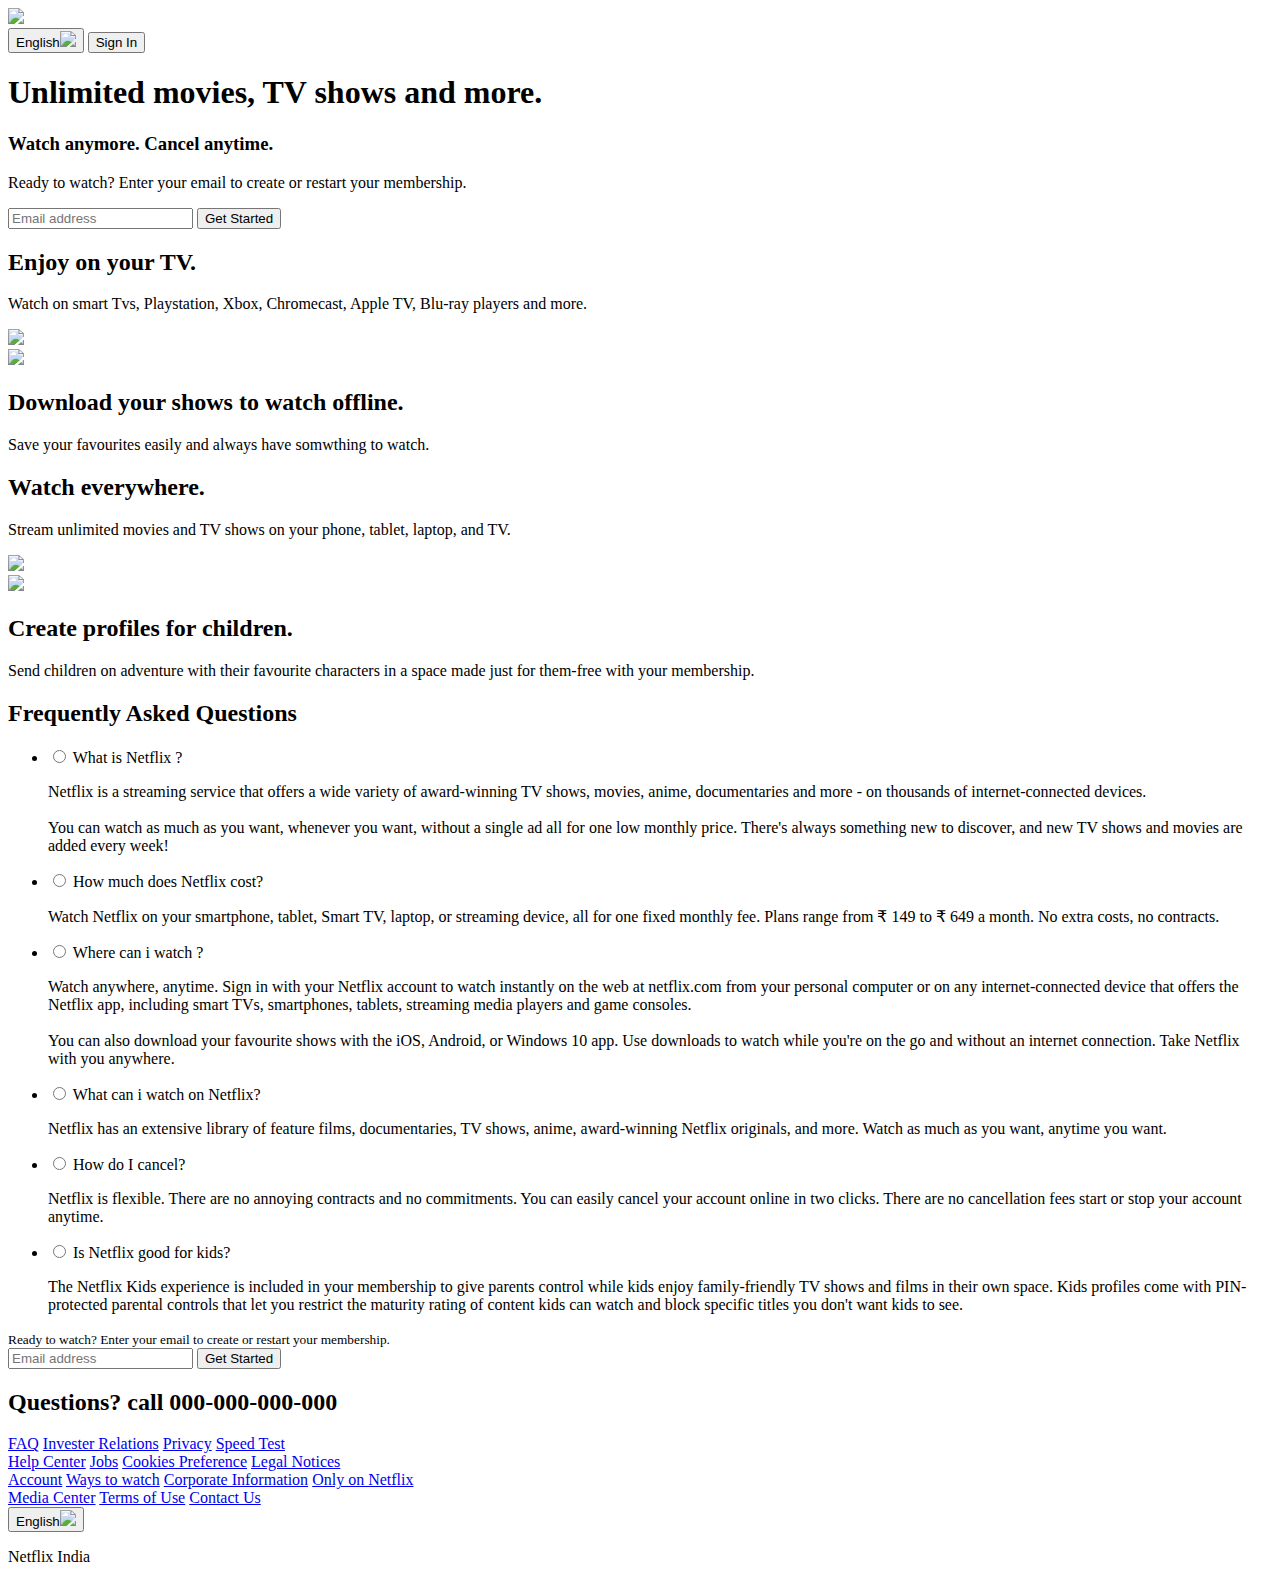
==== Netflix Clone/index.html @ dbbb6b34 "Create index.html" ====
<!DOCTYPE html>
<html lang="en">

<head>
    <meta charset="UTF-8">
    <meta http-equiv="X-UA-Compatible" content="IE=edge">
    <meta name="viewport" content="width=device-width, initial-scale=1.0">
    <title> Homepage of Netflix </title>
    <link rel="stylesheet" href="style.css">
</head>

<body>
    <div class="header">
        <nav>
            <img src="netflix-logo.png" class="logo">
            <div>
                <button class="lang-btn">English<img src="down-icon.png"></button>
                <button>Sign In</button>
            </div>
        </nav>
        <div class="header-content">
            <h1>Unlimited movies, TV shows and more.</h1>
            <h3>Watch anymore. Cancel anytime.</h3>
            <p>Ready to watch? Enter your email to create or restart your membership.</p>
            <form class="email-signup">
                <input type="email" placeholder="Email address" required>
                <button type="submit">Get Started</button>
            </form>
        </div>
    </div>

    <div data-uia="hero_divider" class="divider"></div>

    <div class="features">
        <div class="row">
            <div class="text-col">
                <h2>Enjoy on your TV.</h2>
                <p>Watch on smart Tvs, Playstation, Xbox, Chromecast, Apple TV, Blu-ray players and more.</p>
            </div>
            <div class="img-col">
                <img src="tv-bg.png">
            </div>
        </div>

        <div class="row">
            <div class="img-col">
                <img src="download.png">
            </div>
            <div class="text-col">
                <h2>Download your shows to watch offline.</h2>
                <p>Save your favourites easily and always have somwthing to watch.</p>
            </div> 
        </div>
                
        <div class="row">
            <div class="text-col">
                <h2>Watch everywhere.</h2>
                <p>Stream unlimited movies and TV shows on your phone, tablet, laptop, and TV.</p>
            </div>
            <div class="img-col">
                <img src="watch.png">
            </div>
        </div>

        <div class="row">
            <div class="img-col">
                <img src="children.png">
            </div>
            <div class="text-col">
                <h2>Create profiles for children.</h2>
                <p>Send children on adventure with their favourite characters in a space made just for them-free with your membership.</p>
            </div>
        </div>  
    </div>

    <div class="faq">
        <h2>Frequently Asked Questions</h2>
        <ul class="accor">
        <li>
            <input type="radio" name="accor" id="first">
            <label for="first"> What is Netflix ?</label>
            <div class="content">
                <p>Netflix is a streaming service that offers a wide variety of award-winning TV shows, movies, anime, documentaries and more - 
                     on thousands of internet-connected devices.<br><br> You can watch as much as you want, whenever you want, without a single ad
                      all for one low monthly price. There's always something new to discover, and new TV shows and movies are added every week!</p>
            </div>
        </li>
        <li>
            <input type="radio" name="accor" id="second">
            <label for="second"> How much does Netflix cost?</label>
            <div class="content">
                <p>Watch Netflix on your smartphone, tablet, Smart TV, laptop, or streaming device, all for one fixed monthly fee.
                     Plans range from ₹ 149 to ₹ 649 a month. No extra costs, no contracts.</p>
            </div>
        </li>
        <li>
            <input type="radio" name="accor" id="third">
            <label for="third">Where can i watch ?</label>
            <div class="content">
                <p>Watch anywhere, anytime. Sign in with your Netflix account to watch instantly on the web at netflix.com from 
                    your personal computer or on any internet-connected device that offers the Netflix app, including smart TVs, 
                    smartphones, tablets, streaming media players and game consoles.<br><br> You can also download your favourite shows 
                    with the iOS, Android, or Windows 10 app. Use downloads to watch while you're on the go and without an
                     internet connection. Take Netflix with you anywhere.</p>
            </div>
        </li>
        <li>
            <input type="radio" name="accor" id="fourth">
            <label for="fourth">What can i watch on Netflix?</label>
            <div class="content">
                <p>Netflix has an extensive library of feature films, documentaries, TV shows, anime, award-winning Netflix originals,
                     and more. Watch as much as you want, anytime you want.</p>
            </div>
        </li>
        <li>
            <input type="radio" name="accor" id="fifth">
            <label for="fifth">How do I cancel?</label>
            <div class="content">
                <p>Netflix is flexible. There are no annoying contracts and no commitments. You can easily cancel your account online in two clicks. 
                    There are no cancellation fees start or stop your account anytime.</p>
            </div>
        </li>
        <li>
            <input type="radio" name="accor" id="sixth">
            <label for="sixth">Is Netflix good for kids?</label>
            <div class="content">
                <p>The Netflix Kids experience is included in your membership to give parents control while kids enjoy family-friendly TV shows
                     and films in their own space. Kids profiles come with PIN-protected parental controls that let you restrict the maturity 
                     rating of content kids can watch and block specific titles you don't want kids to see.</p>
            </div>
        </li>
        </ul>
        <small>
            Ready to watch? Enter your email to create or restart your membership. 
        </small>
        <form class="email-signup">
            <input type="email" placeholder="Email address" required>
            <button type="submit">Get Started</button>
        </form>
    </div>

    <div class="footer">
        <h2>Questions? call 000-000-000-000</h2>

        <div class="row">
            <div class="col">
                <a href="#">FAQ</a>
                <a href="#">Invester Relations</a>
                <a href="#">Privacy</a>
                <a href="#">Speed Test</a>
            </div>
            <div class="col">
                <a href="#">Help Center</a>
                <a href="#">Jobs</a>
                <a href="#">Cookies Preference</a>
                <a href="#">Legal Notices</a>
            </div>
            <div class="col">
                <a href="#">Account</a>
                <a href="#">Ways to watch</a>
                <a href="#">Corporate Information</a>
                <a href="#">Only on Netflix</a>
            </div>
            <div class="col">
                <a href="#">Media Center</a>
                <a href="#">Terms of Use</a>
                <a href="#">Contact Us</a>
            </div>
        </div>
        <button class="lang-btn">English<img src="down-icon.png"></button>
        <p class="text">Netflix India </p>
    </div>
     
</body>
</html>
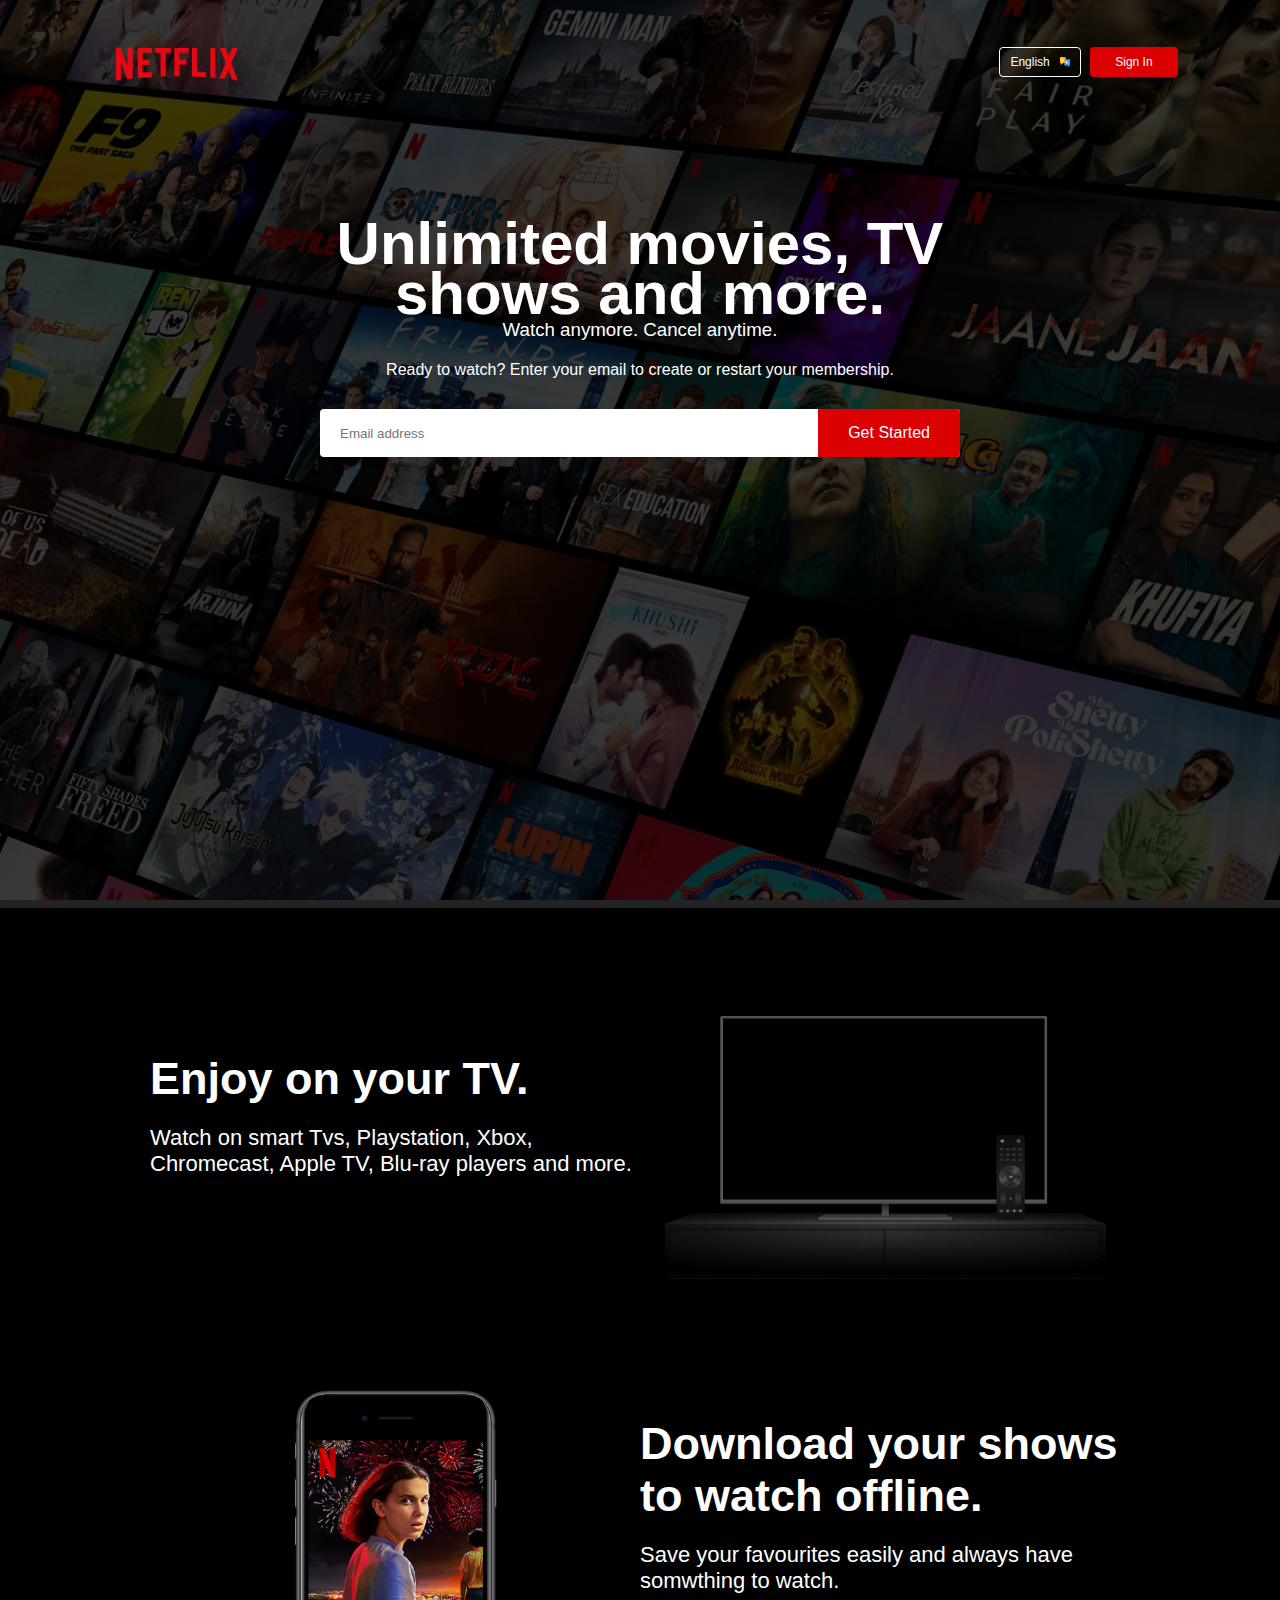
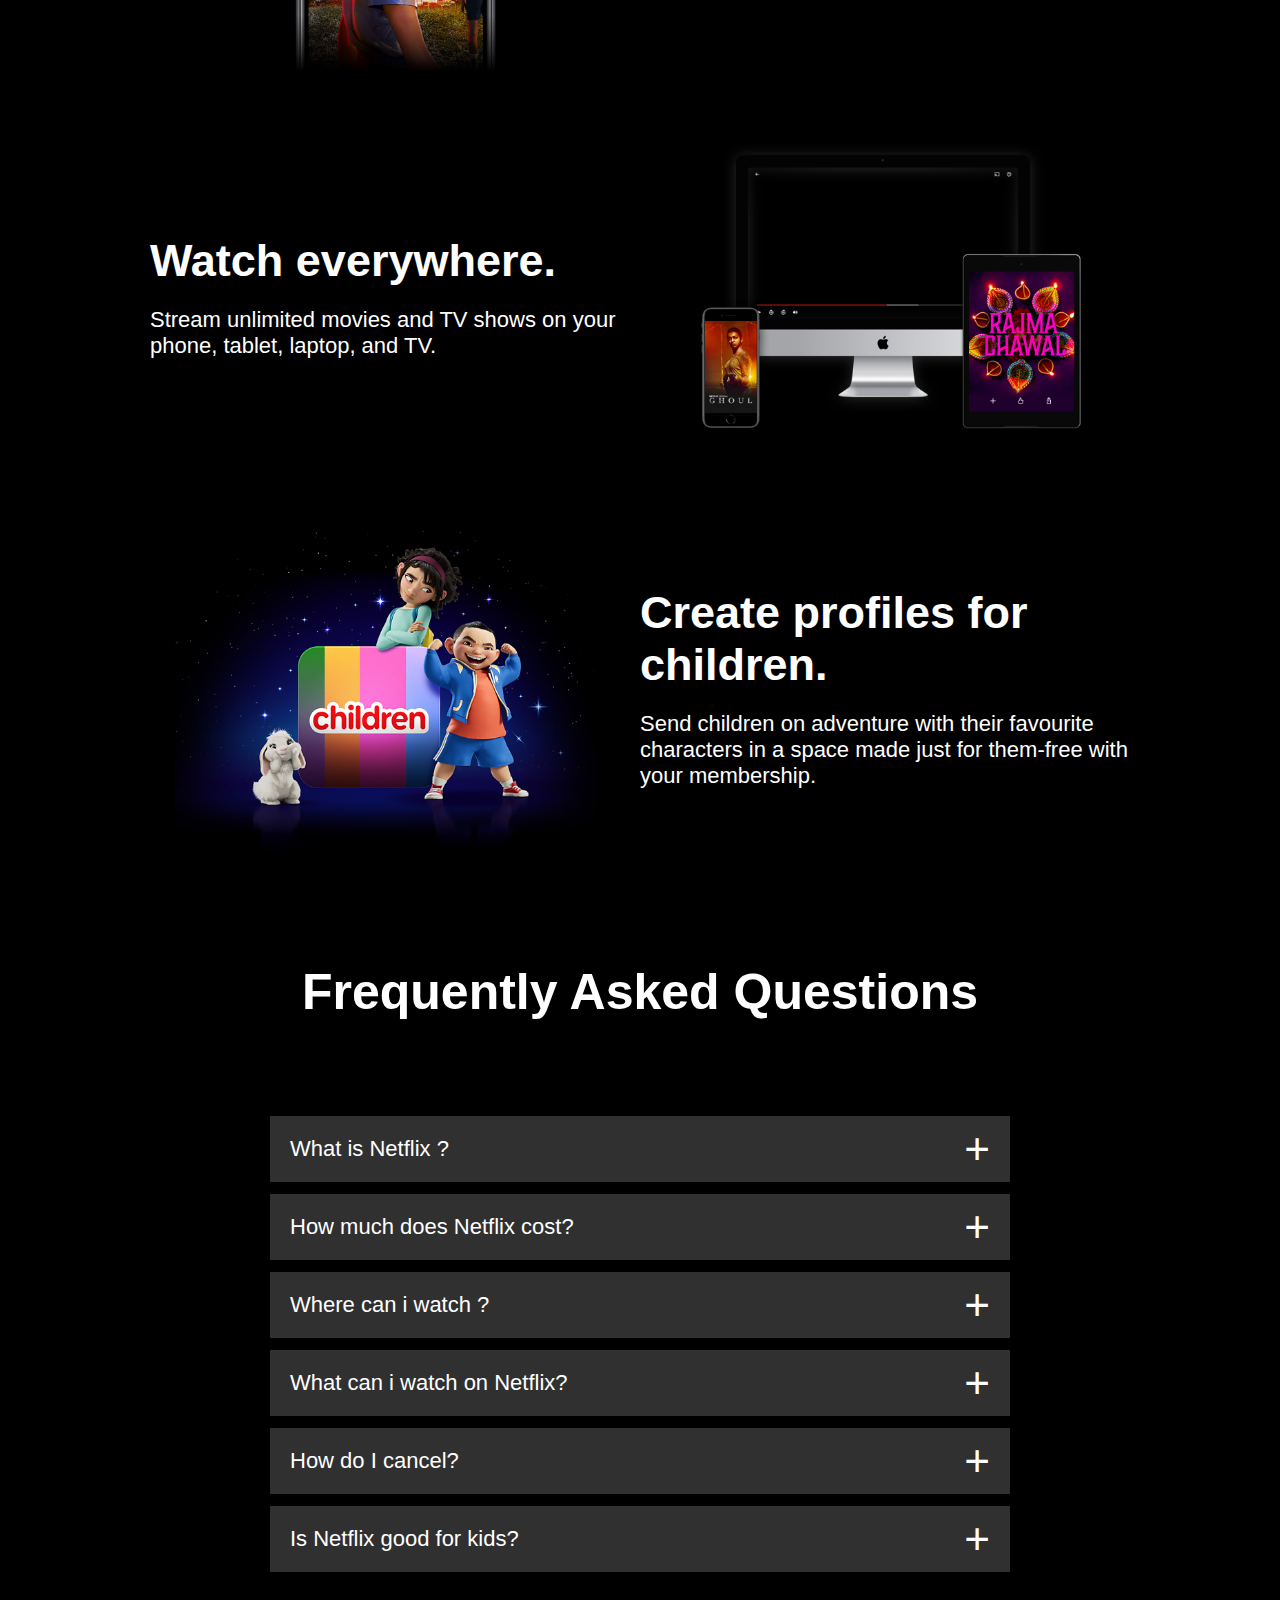
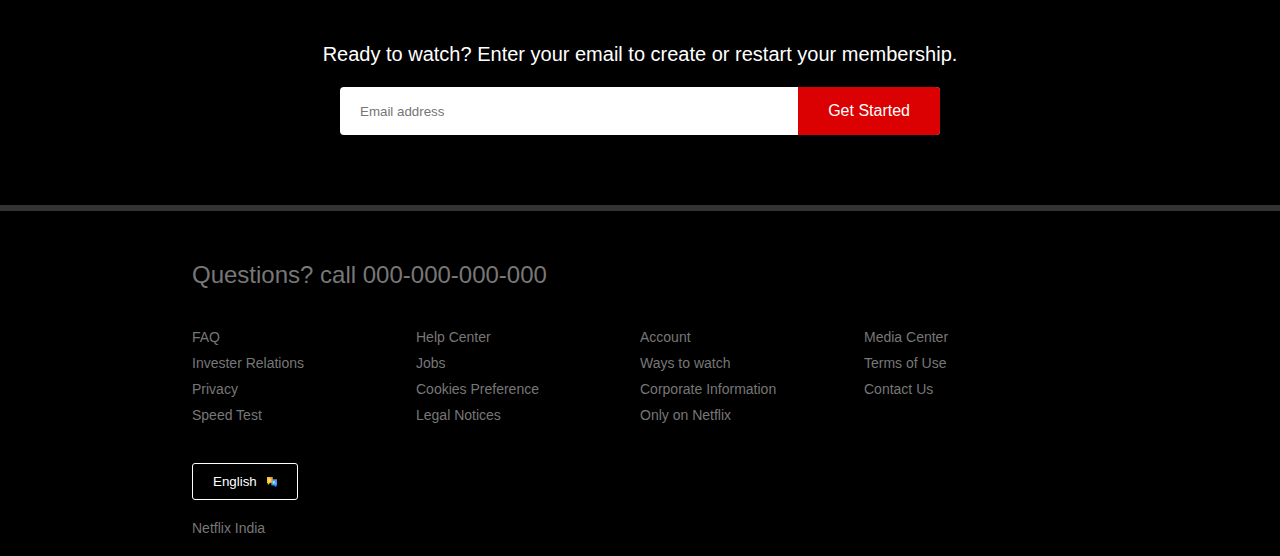
==== commit 5a63ca48: "Add files via upload" ====
--- a/Netflix Clone/index.html
+++ b/Netflix Clone/index.html
@@ -1,175 +1,175 @@
-<!DOCTYPE html>
-<html lang="en">
-
-<head>
-    <meta charset="UTF-8">
-    <meta http-equiv="X-UA-Compatible" content="IE=edge">
-    <meta name="viewport" content="width=device-width, initial-scale=1.0">
-    <title> Homepage of Netflix </title>
-    <link rel="stylesheet" href="style.css">
-</head>
-
-<body>
-    <div class="header">
-        <nav>
-            <img src="netflix-logo.png" class="logo">
-            <div>
-                <button class="lang-btn">English<img src="down-icon.png"></button>
-                <button>Sign In</button>
-            </div>
-        </nav>
-        <div class="header-content">
-            <h1>Unlimited movies, TV shows and more.</h1>
-            <h3>Watch anymore. Cancel anytime.</h3>
-            <p>Ready to watch? Enter your email to create or restart your membership.</p>
-            <form class="email-signup">
-                <input type="email" placeholder="Email address" required>
-                <button type="submit">Get Started</button>
-            </form>
-        </div>
-    </div>
-
-    <div data-uia="hero_divider" class="divider"></div>
-
-    <div class="features">
-        <div class="row">
-            <div class="text-col">
-                <h2>Enjoy on your TV.</h2>
-                <p>Watch on smart Tvs, Playstation, Xbox, Chromecast, Apple TV, Blu-ray players and more.</p>
-            </div>
-            <div class="img-col">
-                <img src="tv-bg.png">
-            </div>
-        </div>
-
-        <div class="row">
-            <div class="img-col">
-                <img src="download.png">
-            </div>
-            <div class="text-col">
-                <h2>Download your shows to watch offline.</h2>
-                <p>Save your favourites easily and always have somwthing to watch.</p>
-            </div> 
-        </div>
-                
-        <div class="row">
-            <div class="text-col">
-                <h2>Watch everywhere.</h2>
-                <p>Stream unlimited movies and TV shows on your phone, tablet, laptop, and TV.</p>
-            </div>
-            <div class="img-col">
-                <img src="watch.png">
-            </div>
-        </div>
-
-        <div class="row">
-            <div class="img-col">
-                <img src="children.png">
-            </div>
-            <div class="text-col">
-                <h2>Create profiles for children.</h2>
-                <p>Send children on adventure with their favourite characters in a space made just for them-free with your membership.</p>
-            </div>
-        </div>  
-    </div>
-
-    <div class="faq">
-        <h2>Frequently Asked Questions</h2>
-        <ul class="accor">
-        <li>
-            <input type="radio" name="accor" id="first">
-            <label for="first"> What is Netflix ?</label>
-            <div class="content">
-                <p>Netflix is a streaming service that offers a wide variety of award-winning TV shows, movies, anime, documentaries and more - 
-                     on thousands of internet-connected devices.<br><br> You can watch as much as you want, whenever you want, without a single ad
-                      all for one low monthly price. There's always something new to discover, and new TV shows and movies are added every week!</p>
-            </div>
-        </li>
-        <li>
-            <input type="radio" name="accor" id="second">
-            <label for="second"> How much does Netflix cost?</label>
-            <div class="content">
-                <p>Watch Netflix on your smartphone, tablet, Smart TV, laptop, or streaming device, all for one fixed monthly fee.
-                     Plans range from ₹ 149 to ₹ 649 a month. No extra costs, no contracts.</p>
-            </div>
-        </li>
-        <li>
-            <input type="radio" name="accor" id="third">
-            <label for="third">Where can i watch ?</label>
-            <div class="content">
-                <p>Watch anywhere, anytime. Sign in with your Netflix account to watch instantly on the web at netflix.com from 
-                    your personal computer or on any internet-connected device that offers the Netflix app, including smart TVs, 
-                    smartphones, tablets, streaming media players and game consoles.<br><br> You can also download your favourite shows 
-                    with the iOS, Android, or Windows 10 app. Use downloads to watch while you're on the go and without an
-                     internet connection. Take Netflix with you anywhere.</p>
-            </div>
-        </li>
-        <li>
-            <input type="radio" name="accor" id="fourth">
-            <label for="fourth">What can i watch on Netflix?</label>
-            <div class="content">
-                <p>Netflix has an extensive library of feature films, documentaries, TV shows, anime, award-winning Netflix originals,
-                     and more. Watch as much as you want, anytime you want.</p>
-            </div>
-        </li>
-        <li>
-            <input type="radio" name="accor" id="fifth">
-            <label for="fifth">How do I cancel?</label>
-            <div class="content">
-                <p>Netflix is flexible. There are no annoying contracts and no commitments. You can easily cancel your account online in two clicks. 
-                    There are no cancellation fees start or stop your account anytime.</p>
-            </div>
-        </li>
-        <li>
-            <input type="radio" name="accor" id="sixth">
-            <label for="sixth">Is Netflix good for kids?</label>
-            <div class="content">
-                <p>The Netflix Kids experience is included in your membership to give parents control while kids enjoy family-friendly TV shows
-                     and films in their own space. Kids profiles come with PIN-protected parental controls that let you restrict the maturity 
-                     rating of content kids can watch and block specific titles you don't want kids to see.</p>
-            </div>
-        </li>
-        </ul>
-        <small>
-            Ready to watch? Enter your email to create or restart your membership. 
-        </small>
-        <form class="email-signup">
-            <input type="email" placeholder="Email address" required>
-            <button type="submit">Get Started</button>
-        </form>
-    </div>
-
-    <div class="footer">
-        <h2>Questions? call 000-000-000-000</h2>
-
-        <div class="row">
-            <div class="col">
-                <a href="#">FAQ</a>
-                <a href="#">Invester Relations</a>
-                <a href="#">Privacy</a>
-                <a href="#">Speed Test</a>
-            </div>
-            <div class="col">
-                <a href="#">Help Center</a>
-                <a href="#">Jobs</a>
-                <a href="#">Cookies Preference</a>
-                <a href="#">Legal Notices</a>
-            </div>
-            <div class="col">
-                <a href="#">Account</a>
-                <a href="#">Ways to watch</a>
-                <a href="#">Corporate Information</a>
-                <a href="#">Only on Netflix</a>
-            </div>
-            <div class="col">
-                <a href="#">Media Center</a>
-                <a href="#">Terms of Use</a>
-                <a href="#">Contact Us</a>
-            </div>
-        </div>
-        <button class="lang-btn">English<img src="down-icon.png"></button>
-        <p class="text">Netflix India </p>
-    </div>
-     
-</body>
-</html>
+<!DOCTYPE html>
+<html lang="en">
+
+<head>
+    <meta charset="UTF-8">
+    <meta http-equiv="X-UA-Compatible" content="IE=edge">
+    <meta name="viewport" content="width=device-width, initial-scale=1.0">
+    <title> Homepage of Netflix </title>
+    <link rel="stylesheet" href="style.css">
+</head>
+
+<body>
+    <div class="header">
+        <nav>
+            <img src="netflix-logo.png" class="logo">
+            <div>
+                <button class="lang-btn">English<img src="down-icon.png"></button>
+                <button>Sign In</button>
+            </div>
+        </nav>
+        <div class="header-content">
+            <h1>Unlimited movies, TV shows and more.</h1>
+            <h3>Watch anymore. Cancel anytime.</h3>
+            <p>Ready to watch? Enter your email to create or restart your membership.</p>
+            <form class="email-signup">
+                <input type="email" placeholder="Email address" required>
+                <button type="submit">Get Started</button>
+            </form>
+        </div>
+    </div>
+
+    <div data-uia="hero_divider" class="divider"></div>
+
+    <div class="features">
+        <div class="row">
+            <div class="text-col">
+                <h2>Enjoy on your TV.</h2>
+                <p>Watch on smart Tvs, Playstation, Xbox, Chromecast, Apple TV, Blu-ray players and more.</p>
+            </div>
+            <div class="img-col">
+                <img src="tv-bg.png">
+            </div>
+        </div>
+
+        <div class="row">
+            <div class="img-col">
+                <img src="download.png">
+            </div>
+            <div class="text-col">
+                <h2>Download your shows to watch offline.</h2>
+                <p>Save your favourites easily and always have somwthing to watch.</p>
+            </div> 
+        </div>
+                
+        <div class="row">
+            <div class="text-col">
+                <h2>Watch everywhere.</h2>
+                <p>Stream unlimited movies and TV shows on your phone, tablet, laptop, and TV.</p>
+            </div>
+            <div class="img-col">
+                <img src="watch.png">
+            </div>
+        </div>
+
+        <div class="row">
+            <div class="img-col">
+                <img src="children.png">
+            </div>
+            <div class="text-col">
+                <h2>Create profiles for children.</h2>
+                <p>Send children on adventure with their favourite characters in a space made just for them-free with your membership.</p>
+            </div>
+        </div>  
+    </div>
+
+    <div class="faq">
+        <h2>Frequently Asked Questions</h2>
+        <ul class="accor">
+        <li>
+            <input type="radio" name="accor" id="first">
+            <label for="first"> What is Netflix ?</label>
+            <div class="content">
+                <p>Netflix is a streaming service that offers a wide variety of award-winning TV shows, movies, anime, documentaries and more - 
+                     on thousands of internet-connected devices.<br><br> You can watch as much as you want, whenever you want, without a single ad
+                      all for one low monthly price. There's always something new to discover, and new TV shows and movies are added every week!</p>
+            </div>
+        </li>
+        <li>
+            <input type="radio" name="accor" id="second">
+            <label for="second"> How much does Netflix cost?</label>
+            <div class="content">
+                <p>Watch Netflix on your smartphone, tablet, Smart TV, laptop, or streaming device, all for one fixed monthly fee.
+                     Plans range from ₹ 149 to ₹ 649 a month. No extra costs, no contracts.</p>
+            </div>
+        </li>
+        <li>
+            <input type="radio" name="accor" id="third">
+            <label for="third">Where can i watch ?</label>
+            <div class="content">
+                <p>Watch anywhere, anytime. Sign in with your Netflix account to watch instantly on the web at netflix.com from 
+                    your personal computer or on any internet-connected device that offers the Netflix app, including smart TVs, 
+                    smartphones, tablets, streaming media players and game consoles.<br><br> You can also download your favourite shows 
+                    with the iOS, Android, or Windows 10 app. Use downloads to watch while you're on the go and without an
+                     internet connection. Take Netflix with you anywhere.</p>
+            </div>
+        </li>
+        <li>
+            <input type="radio" name="accor" id="fourth">
+            <label for="fourth">What can i watch on Netflix?</label>
+            <div class="content">
+                <p>Netflix has an extensive library of feature films, documentaries, TV shows, anime, award-winning Netflix originals,
+                     and more. Watch as much as you want, anytime you want.</p>
+            </div>
+        </li>
+        <li>
+            <input type="radio" name="accor" id="fifth">
+            <label for="fifth">How do I cancel?</label>
+            <div class="content">
+                <p>Netflix is flexible. There are no annoying contracts and no commitments. You can easily cancel your account online in two clicks. 
+                    There are no cancellation fees start or stop your account anytime.</p>
+            </div>
+        </li>
+        <li>
+            <input type="radio" name="accor" id="sixth">
+            <label for="sixth">Is Netflix good for kids?</label>
+            <div class="content">
+                <p>The Netflix Kids experience is included in your membership to give parents control while kids enjoy family-friendly TV shows
+                     and films in their own space. Kids profiles come with PIN-protected parental controls that let you restrict the maturity 
+                     rating of content kids can watch and block specific titles you don't want kids to see.</p>
+            </div>
+        </li>
+        </ul>
+        <small>
+            Ready to watch? Enter your email to create or restart your membership. 
+        </small>
+        <form class="email-signup">
+            <input type="email" placeholder="Email address" required>
+            <button type="submit">Get Started</button>
+        </form>
+    </div>
+
+    <div class="footer">
+        <h2>Questions? call 000-000-000-000</h2>
+
+        <div class="row">
+            <div class="col">
+                <a href="#">FAQ</a>
+                <a href="#">Invester Relations</a>
+                <a href="#">Privacy</a>
+                <a href="#">Speed Test</a>
+            </div>
+            <div class="col">
+                <a href="#">Help Center</a>
+                <a href="#">Jobs</a>
+                <a href="#">Cookies Preference</a>
+                <a href="#">Legal Notices</a>
+            </div>
+            <div class="col">
+                <a href="#">Account</a>
+                <a href="#">Ways to watch</a>
+                <a href="#">Corporate Information</a>
+                <a href="#">Only on Netflix</a>
+            </div>
+            <div class="col">
+                <a href="#">Media Center</a>
+                <a href="#">Terms of Use</a>
+                <a href="#">Contact Us</a>
+            </div>
+        </div>
+        <button class="lang-btn">English<img src="down-icon.png"></button>
+        <p class="text">Netflix India </p>
+    </div>
+     
+</body>
+</html>--- a/Netflix Clone/style.css
+++ b/Netflix Clone/style.css
@@ -0,0 +1,234 @@
+*{
+    margin: 0;
+    padding: 0;
+    box-sizing: border-box;
+    font-family: 'Poppins', sans-serif;
+}
+body{
+    background-color: black;
+    color: white;
+}
+.header{
+    width: 100%;
+    height: 100vh;
+    background-image:linear-gradient(rgba(0,0,0,0.7),rgba(0,0,0,0.7)), url(netflix-bg-image.jpg);
+    background-size: cover;
+    background-position: center;
+    padding: 10px 8%;
+    position: relative;  
+}
+nav{
+    display: flex;
+    align-items: center;
+    justify-content: space-between;
+    padding: 10px 0%;
+}
+.logo{
+    width: 150px;
+    cursor: pointer;
+}
+nav button{
+    border: 0;
+    outline: 0;
+    background:#db0001 ;
+    color: white;
+    padding: 8px 25px;
+    font-size: 12px;
+    border-radius: 4px;
+    margin-left: 5px;
+    cursor: pointer;
+}
+.lang-btn{
+    display: inline-flex;
+    align-items: center;
+    background: transparent;
+    border: 1px solid white;
+    padding: 7px 10px;
+}
+.lang-btn img{
+    width: 10px;
+    margin-left: 10px;
+}
+.header-content{
+    position: absolute;
+    top: 0%;
+    left: 50%;
+    transform: translate(-50%, 50%);
+    text-align: center;
+    margin-top: 100px;
+}
+.header-content h1{
+    font-size: 60px;
+    line-height: 50px;
+    font-weight: 600;
+    max-width: 650px;
+}
+.header-content h3{
+    font-weight: 400;
+    margin-bottom: 20px;
+}
+.email-signup{
+    background: white;
+    border-radius: 4px;
+    display: flex;
+    align-items: center;
+    margin-top: 30px;
+    overflow: hidden;
+}
+.email-signup input{
+    flex: 1;
+    border: 0;
+    outline: 0;
+    margin-left: 20px;
+}
+.email-signup button{
+    background: #db0001;
+    border: 0;
+    outline: 0;
+    color: white;
+    font-size: 16px;
+    cursor: pointer;
+    padding: 15px 30px;
+}
+
+
+.features{
+    padding: 30px 150px;
+    font-size: 22px;
+}
+.row{
+    display: flex;
+    width: 100%;
+    align-items: center;
+    flex-wrap: wrap;
+    padding: 20px 0px;
+}
+.text-col{
+    flex-basis: 50%;
+    margin-bottom: 20px;
+}
+.img-col{
+    flex-basis: 50%;
+    margin-bottom: 20px;
+}
+.img-col img{
+    display: block;
+    width: 90%;
+    margin: auto;
+}
+.features h2{
+    font-size: 45px;
+    font-weight: 600;
+    margin-bottom: 20px;
+}
+
+
+.faq{
+    padding: 10px 12%;
+    text-align: center;
+    font-size: 24px;
+}
+.faq h2{
+    font-weight: 700;
+    font-size: 50px;
+    padding: 30px 20px;
+}
+
+.accor{
+    margin: 60px auto;
+    width: 100%;
+    max-width: 750px;
+}
+.accor li{
+    list-style: none;
+    width: 100%;
+    padding: 5px;
+}
+.accor label{
+    display: flex;
+    align-items: center;
+    padding: 20px;
+    font-size: 22px;
+    font-weight: 500;
+    background: #303030;
+    margin-bottom: 2px;
+    cursor: pointer;
+    position: relative;
+}
+label::after{
+    content: '+';
+    font-size: 44px;
+    position: absolute;
+    right: 20px;
+    transition: transform 0.5s;
+}
+input[type="radio"]{
+   display: none;
+}
+.accor .content{
+    background: #303030;
+    text-align: left;
+    padding: 0 20px;
+    max-height: 0;
+    overflow: hidden;
+    transition:max-height 0.5s, padding 0.5s ;
+}
+.accor input[type="radio"]:checked + label +.content{
+                 max-height: 600px;
+                 padding: 30px 20px;
+}
+.accor input[type="radio"]:checked + label::after{
+                transform: rotateZ(135deg);
+}
+.faq .email-signup{
+    max-width: 600px;
+    margin: 20px auto 60px;
+}
+.faq small{
+    font-size: 20px ;
+}
+
+.footer{
+    padding: 50px 15% 10px;
+    border-top: 6px solid #333;
+    color: #777;
+}
+.footer h2{
+    font-size: 24px;
+    font-weight: 400;
+    margin-bottom: 30px;
+}
+.footer .col {
+    flex-basis: 25%;
+    flex-grow: 1;
+    margin-bottom: 20px;
+}
+.footer .col a{
+    display: block;
+    text-decoration: none;
+    color: #777;
+    font-size: 14px;
+    margin-bottom: 10px;
+}
+.footer .row{
+    align-items: flex-start;
+    padding: 10px 0;
+}
+.footer .lang-btn{
+    color: white;
+    padding: 10px 20px;
+    border-radius: 3px;
+}
+.text{
+    font-size: 14px;
+    margin-top: 20px;
+    margin-bottom: 10px;
+}
+
+.divider{
+    width: 100%;
+    height: 0.5rem;
+    position: absolute;
+    bottom: -0.5rem;
+    background-color: rgb(35, 35, 35);
+}
